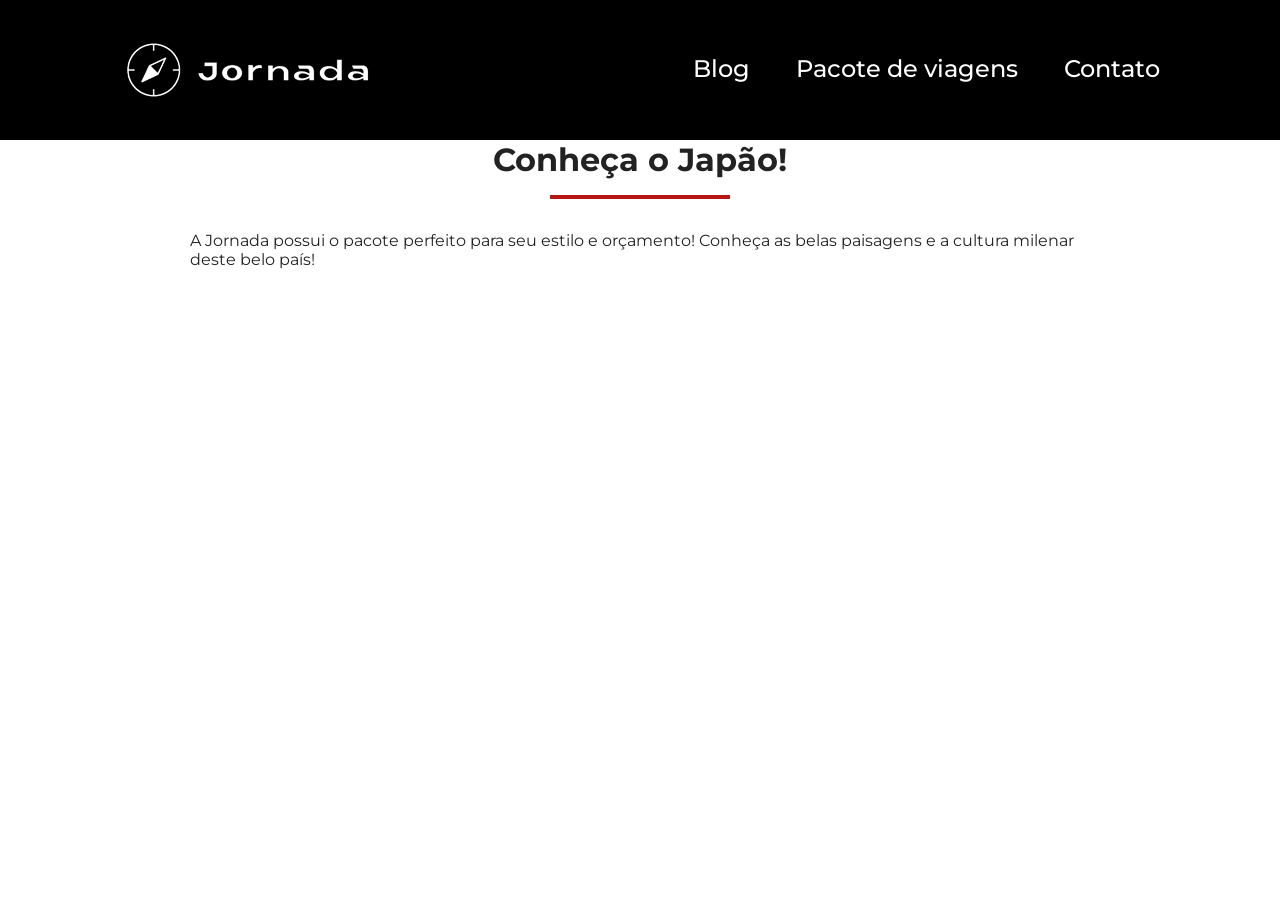
==== destino.html @ bc5162a9 "Arruamndo bugs, ajustando tela e colocando imagem na categoria offers" ====
<!DOCTYPE html>
<html lang=pt/br>
<head>
    <meta charset='utf-8'>
    <meta name='viewport' content='width=device-width, initial-scale=1'>
    <title>Destino</title>
    <link rel='stylesheet' href='css/style.css'>
</head>
<body class="body-new">
    <header class="header">
      <a class="logo" href="index.html">
        <img src="img/bussola-jornada-branca.png" class="img-mobile" alt="bussola da logo jornada viagens branca">
        <img class="img-desktop" src="img/logo-titulo-preto.png" alt="Logo jornada viagens branca">
      </a>
      <div class="navigation-menu">
        <label for="menu">
          <img src="img/menu-hamburguer.png" alt="Menu hamburguer">
        </label>
        <input type="checkbox" name="userMenu" id="menu" alt="menu" hidden>
        <nav>
          <ul class="list-links">
            <li><a href="blog.html" title="Acessar blog"  target="_blank">Blog</a></li>
            <li><a href="pacotes.html" title="Acessar Pacotes de viagem" target="_blank">Pacote de viagens</a></li>
            <li><a href="contato.html" title="Acessar Contato" target="_blank">Contato</a></li>
          </ul>
        </nav>
      </div>
    </header>

    <section class="hero-destino">
        <div class="section-title">
            <h2>Conheça o Japão!</h2>
            <hr>
            <p>A Jornada possui o pacote perfeito para seu estilo e orçamento! Conheça as belas paisagens e a cultura milenar deste belo país!</p>
        </div>
    </section>

</body>
</html>
---- css/style.css ----
@import url(header.css);
@import url(global.css);
@import url(hero.css);
@import url(offers.css);
@import url(category.css);
@import url(destination.css);
@import url(payments.css);
@import url(testimonial.css);
@import url(footer.css);
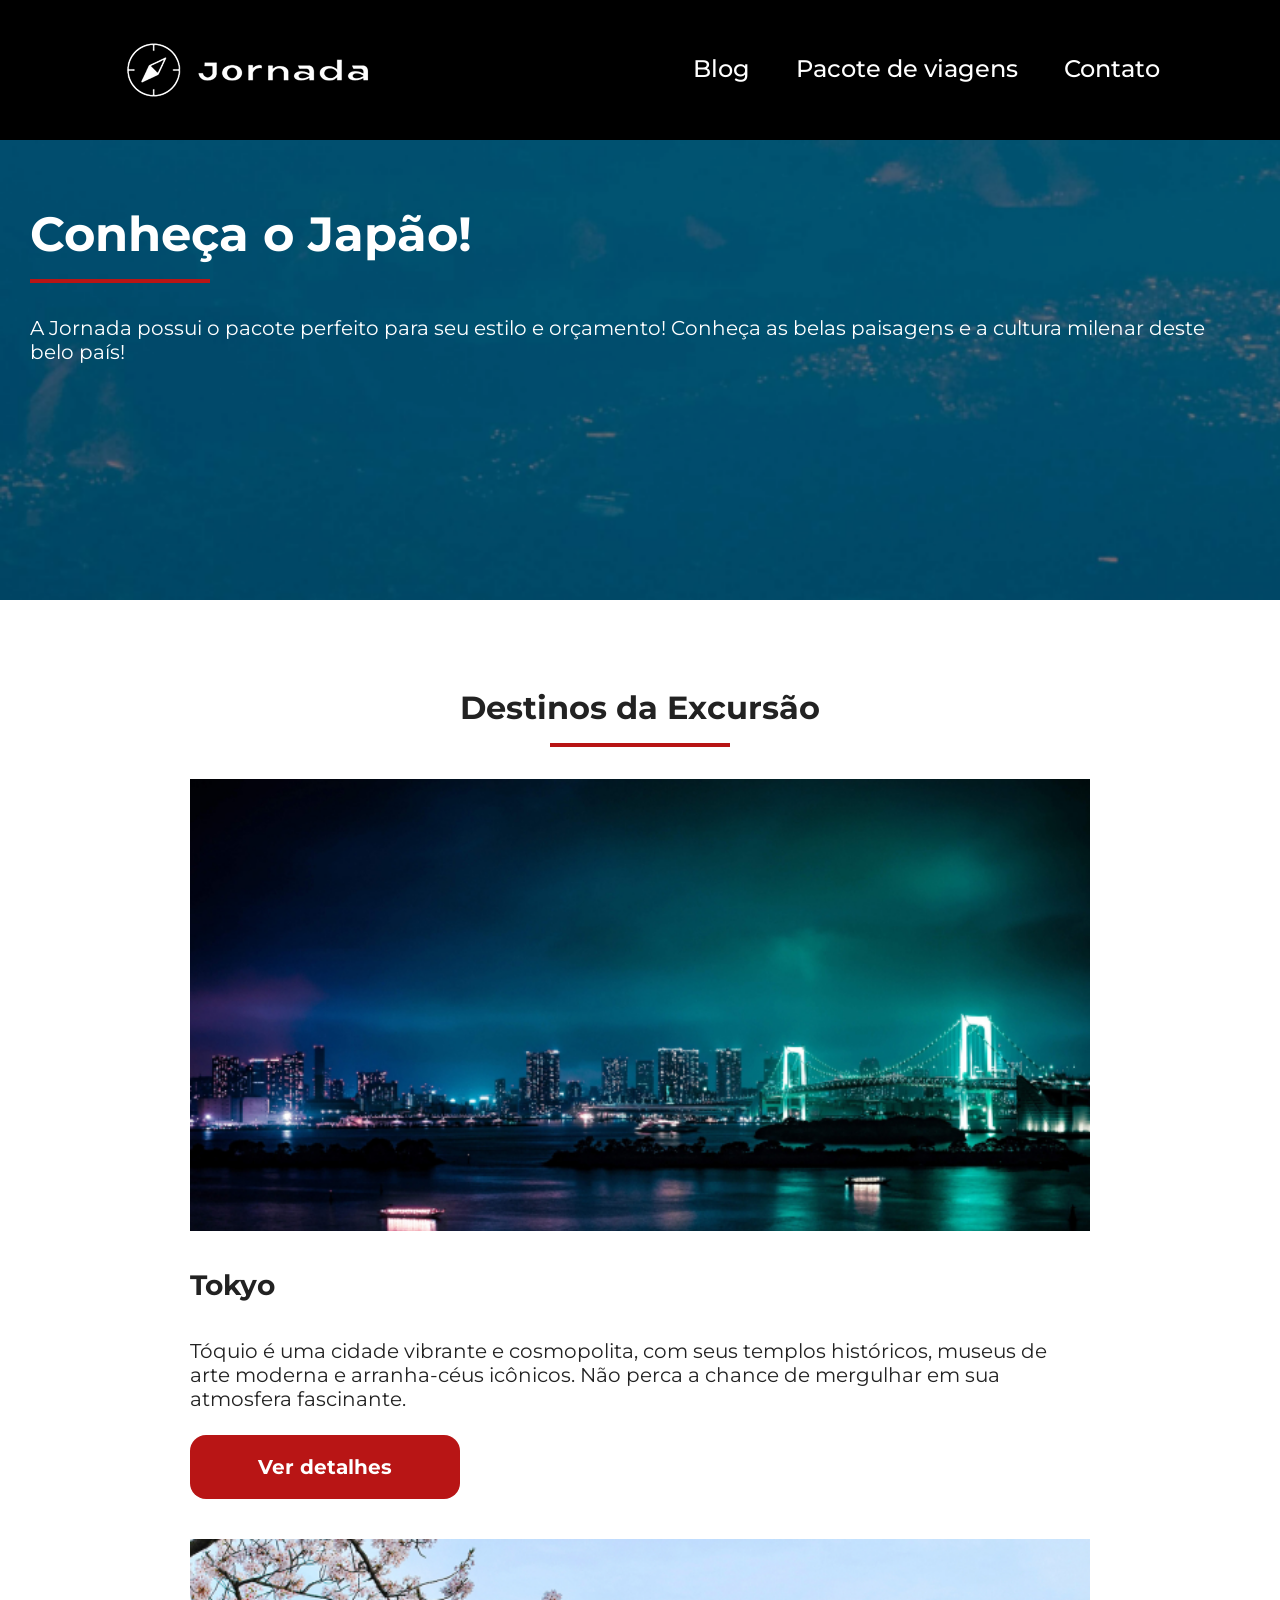
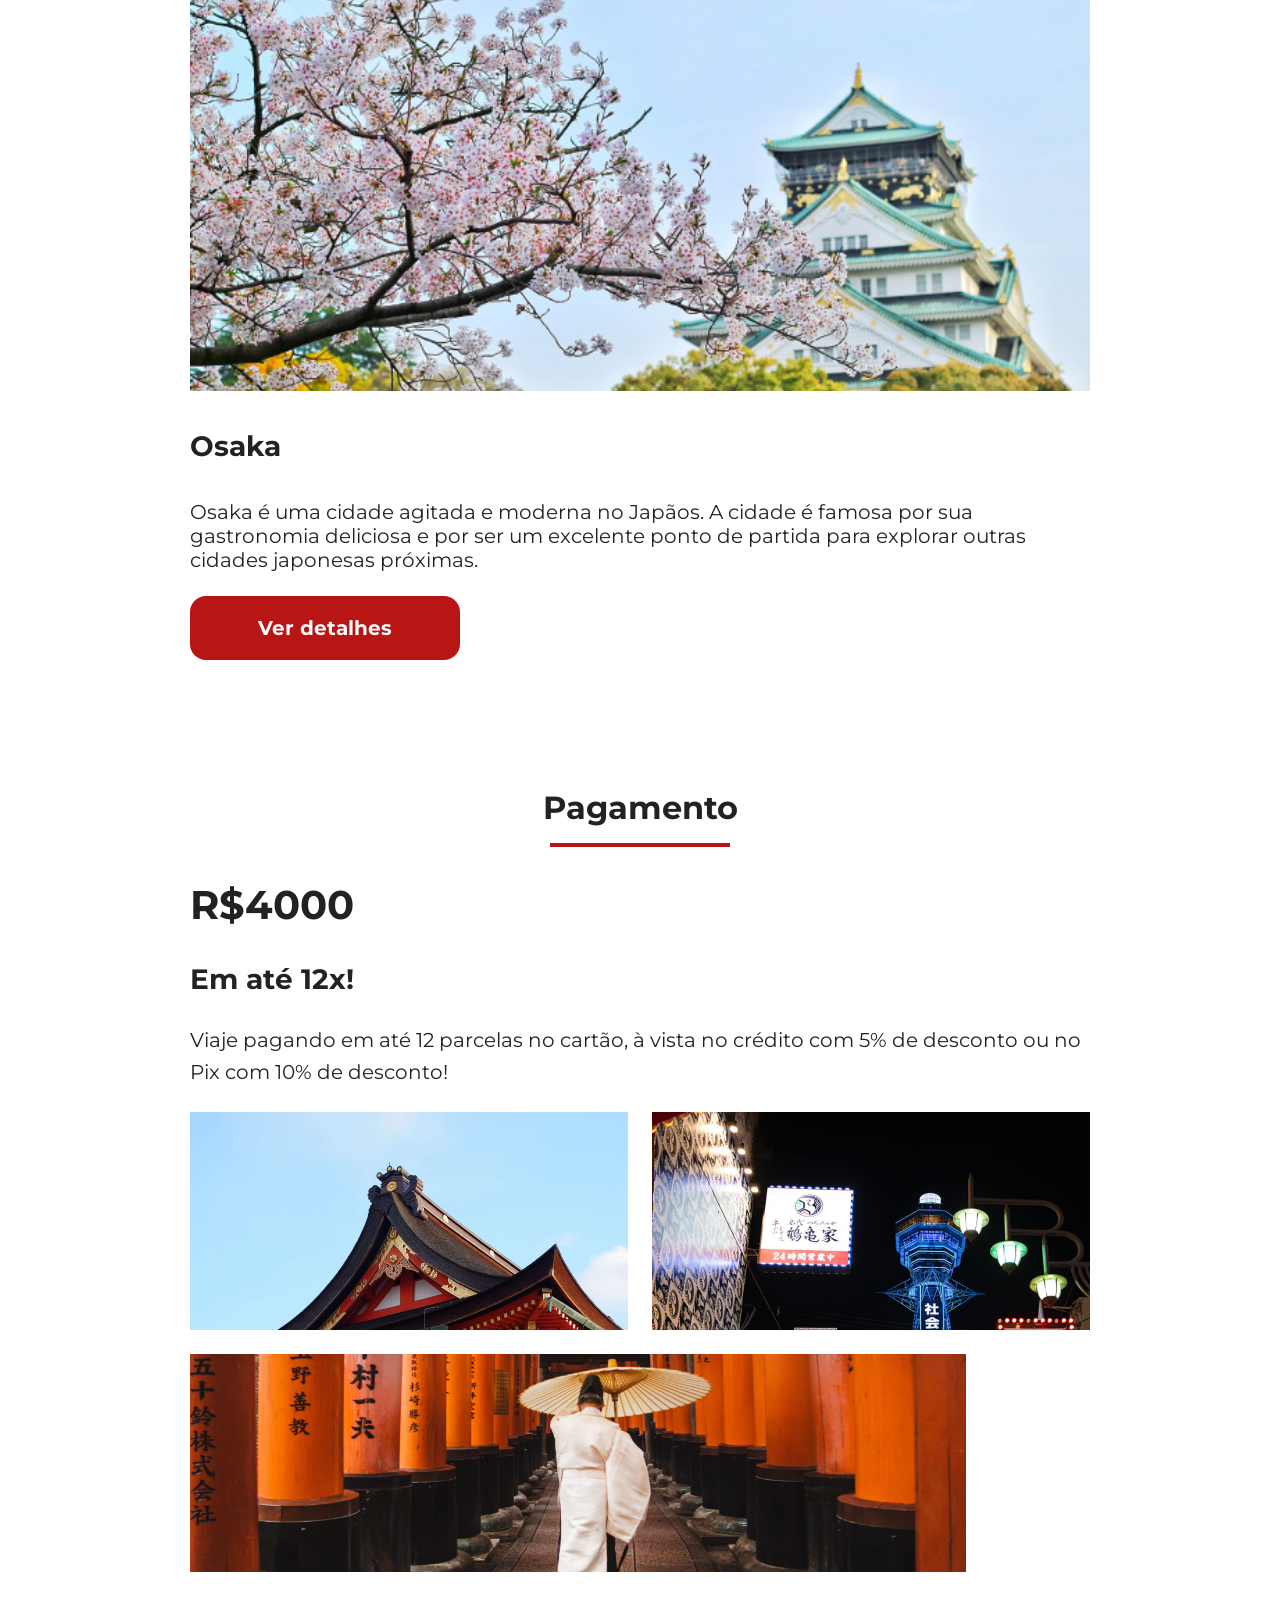
==== commit e1c2247f: "Começando a criação e estilização da pagian de destino" ====
--- a/destino.html
+++ b/destino.html
@@ -1,10 +1,19 @@
 <!DOCTYPE html>
 <html lang=pt/br>
 <head>
-    <meta charset='utf-8'>
-    <meta name='viewport' content='width=device-width, initial-scale=1'>
+    <meta charset="UTF-8" />
+    <meta name="viewport" content="width=device-width, initial-scale=1.0" />
+    <meta name="descripion" content="Jornada Viagens, uma agência apaixonada por criar viagens inesquecíveis.">
+
+    <meta name="og:title" content="Jornada Viagens">
+    <meta name="og:descripion" content="Jornada Viagens, uma agência apaixonada por criar viagens inesquecíveis.">
+    <meta name="og:image" content="url do site/caminho da imagem">
+    <meta name="og:type" content="website">
+    <meta name="og:url" content="url do site">
+
+    <link rel="stylesheet" href="css/style.css" />
+    <link rel="shortcut icon" href="favicon-branco.svg" type="image/x-icon">
     <title>Destino</title>
-    <link rel='stylesheet' href='css/style.css'>
 </head>
 <body class="body-new">
     <header class="header">
@@ -28,12 +37,60 @@
     </header>
 
     <section class="hero-destino">
-        <div class="section-title">
+        <div class="section-title-outros ">
             <h2>Conheça o Japão!</h2>
             <hr>
             <p>A Jornada possui o pacote perfeito para seu estilo e orçamento! Conheça as belas paisagens e a cultura milenar deste belo país!</p>
         </div>
     </section>
 
+    <section class="destination">
+      <div class="section-title">
+        <h2>Destinos da Excursão</h2>
+        <hr/>
+      </div>
+      <div class="destination-items">
+        <article class="item">
+          <header>
+            <div class="img-item tokyo"></div>
+            <h4>Tokyo</h4>
+          </header>
+          <p>Tóquio é uma cidade vibrante e cosmopolita, com seus templos históricos, museus de arte moderna e arranha-céus icônicos. Não perca a chance de mergulhar em sua atmosfera fascinante.</p>
+          <footer>
+            <a href="#" class="button" target="_blank" title="Veja mais detalhes do destino tokyo">Ver detalhes</a>
+          </footer>
+        </article>
+         <article class="item">
+          <header>
+            <div class="img-item osaka"></div>
+            <h4>Osaka</h4>
+          </header>
+          <p>Osaka é uma cidade agitada e moderna no Japãos. A cidade é famosa por sua gastronomia deliciosa e por ser um excelente ponto de partida para explorar outras cidades japonesas próximas.</p>
+          <footer>
+            <a href="#" class="button" target="_blank" title="Veja mais detalhes do destino osaka">Ver detalhes</a>
+          </footer>
+        </article>
+      </div>
+    </section>
+
+    <section class="payments">
+      <div class="section-title">
+        <h2>Pagamento</h2>
+        <hr/>
+      </div>
+      <div class="content-container">
+          <div class="text-content">
+            <h2 class="content-title">R$4000</h2>
+            <h3 class="content-title">Em até 12x!</h3>
+            <p class="content-text">Viaje pagando em até 12 parcelas no cartão, à vista no crédito com 5% de desconto ou no Pix com 10% de desconto! </p>
+          </div>
+          <div class="img-galery">
+            <div class="imagem frist-destinjapao"></div>
+            <div class="imagem second-destinjapao"></div>
+            <div class="imagem thirdy-destinjapao colspan-2"></div>
+          </div>
+      </div>
+    </section>
+
 </body>
 </html>
--- a/css/style.css
+++ b/css/style.css
@@ -7,3 +7,4 @@
 @import url(payments.css);
 @import url(testimonial.css);
 @import url(footer.css);
+@import url(destino.css);
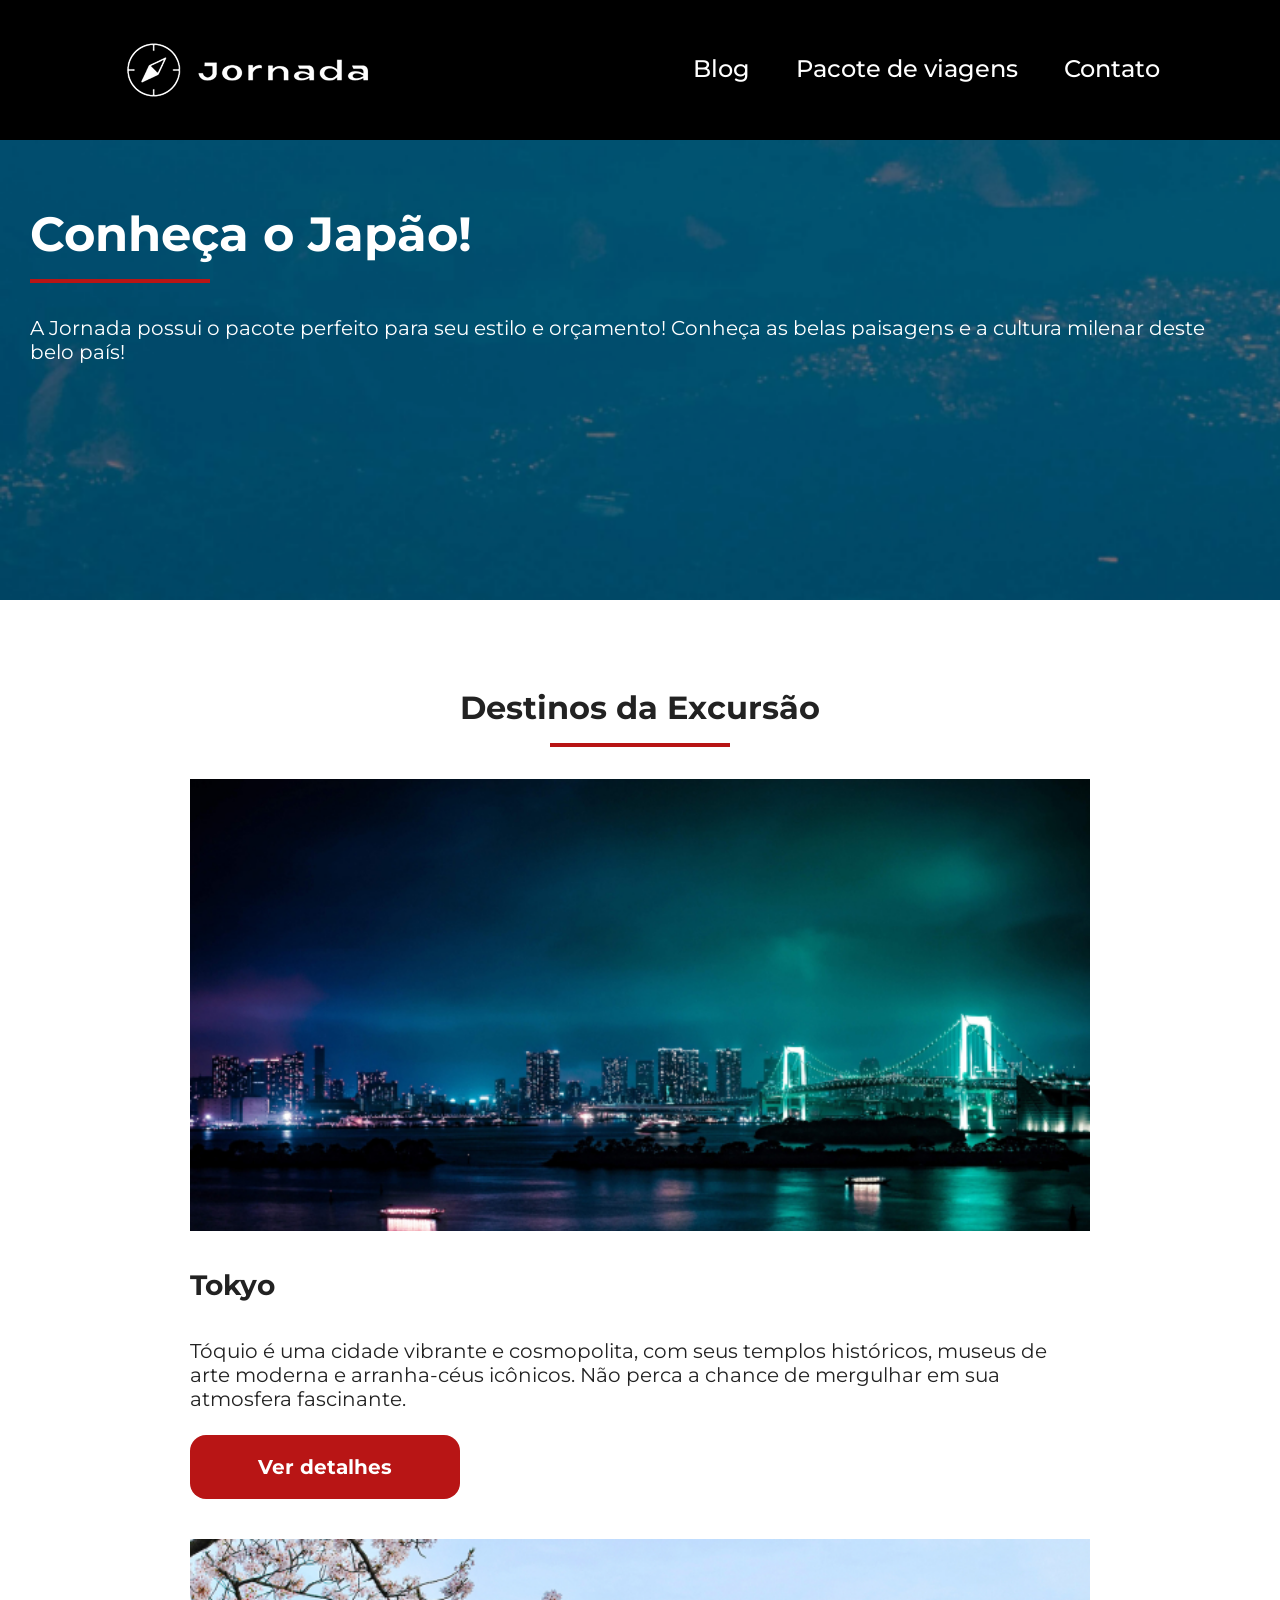
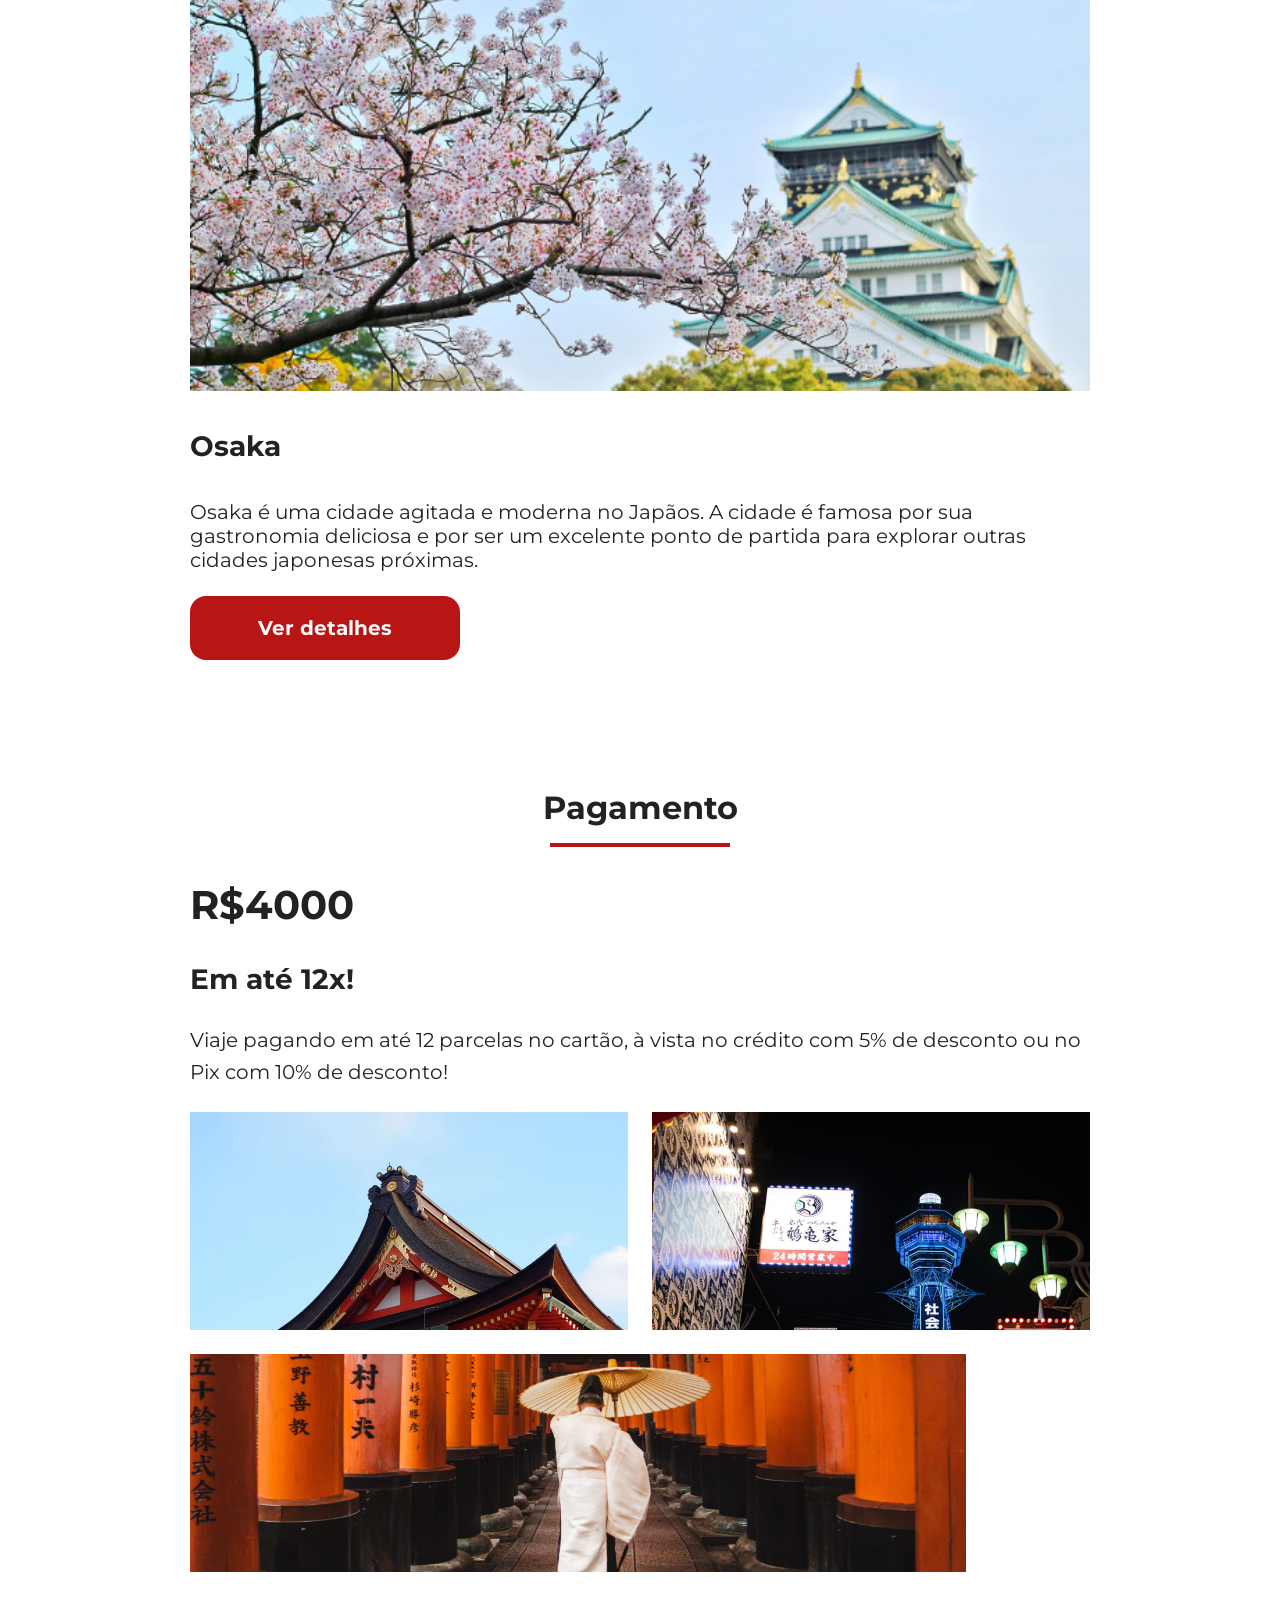
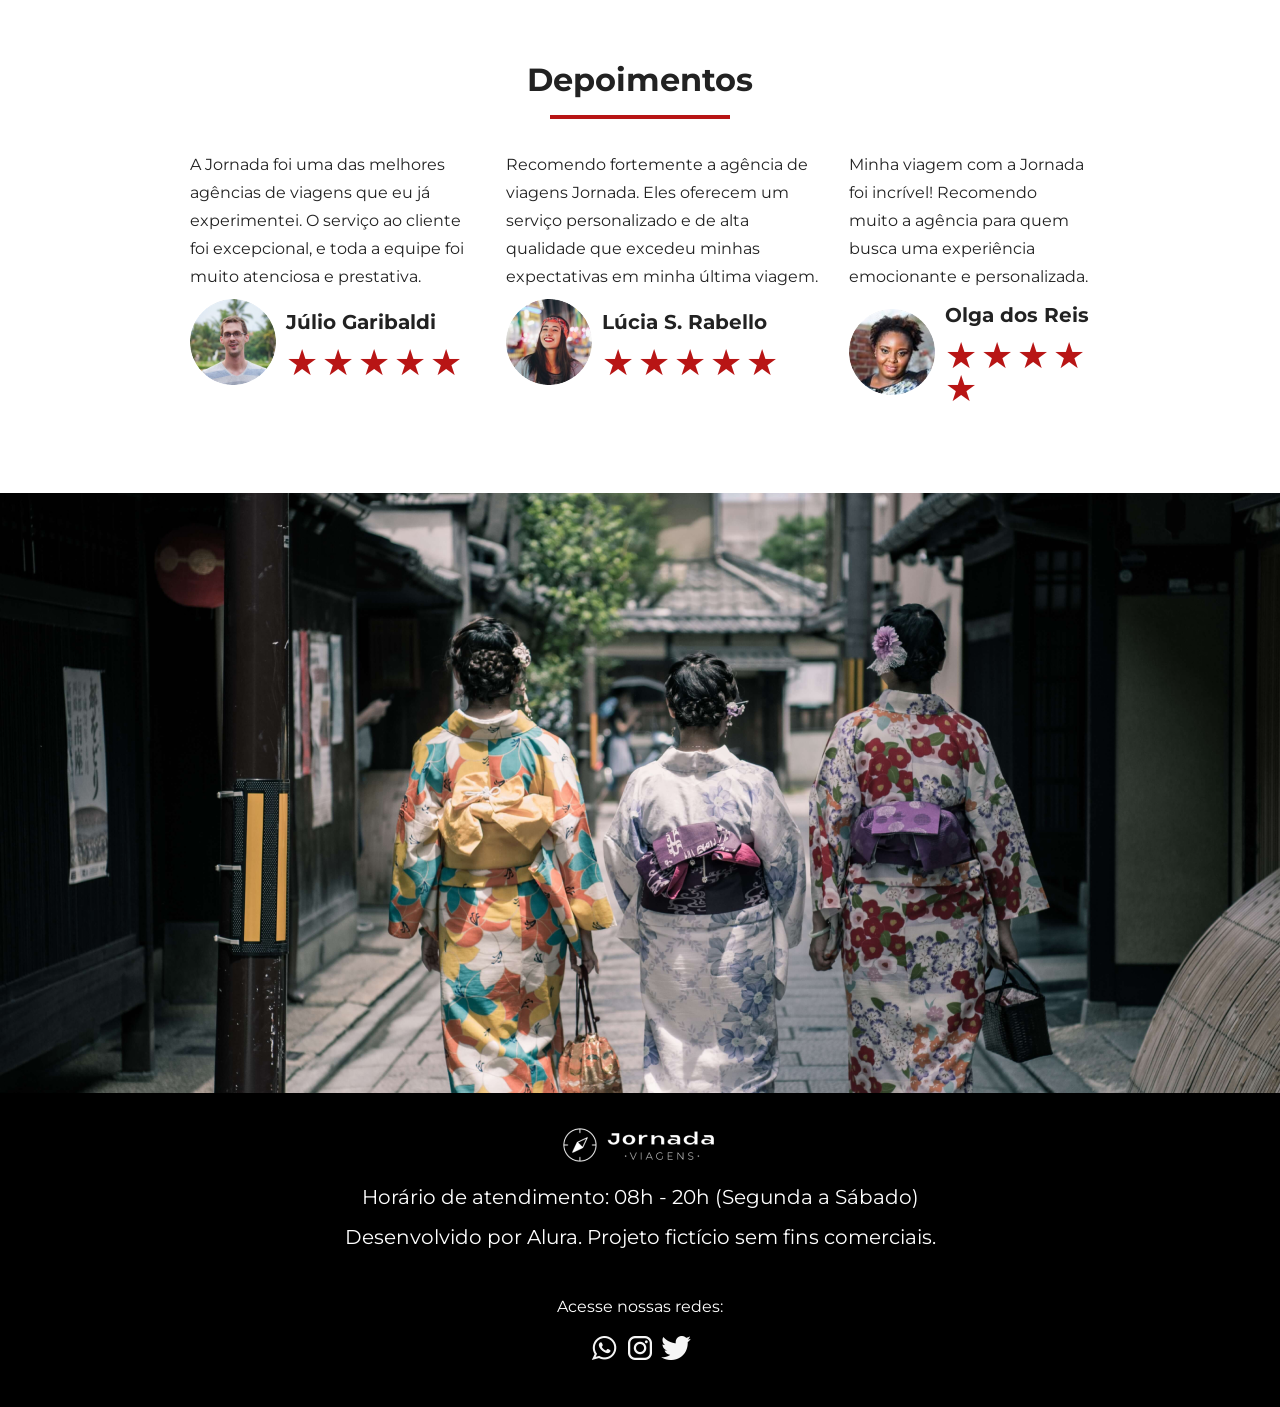
==== commit a6b5383e: "finalizando a pagina destino" ====
--- a/destino.html
+++ b/destino.html
@@ -92,5 +92,85 @@
       </div>
     </section>
 
+    <section class="tesimonil">
+      <div class="section-title">
+        <h2>Depoimentos</h2>
+        <hr/>
+      </div>
+      <div class="testimonial-container">
+        <article>
+          <header>
+            <p>A Jornada foi uma das melhores agências de viagens que eu já experimentei. O serviço ao cliente foi excepcional, e toda a equipe foi muito atenciosa e prestativa.</p>
+          </header>
+          <footer>
+            <img src="img/avatar-julio.png" alt="imagem de perfil da cliente Júlio Garibaldi">
+            <div class="profile-content">
+              <h4>Júlio Garibaldi</h4>
+              <div class="rating">
+                <span class="star">&#9733</span>
+                <span class="star">&#9733</span>
+                <span class="star">&#9733</span>
+                <span class="star">&#9733</span>
+                <span class="star">&#9733</span>
+              </div>
+            </div>
+          </footer>
+        </article>
+        <article> 
+          <header>
+            <p>Recomendo fortemente a agência de viagens Jornada. Eles oferecem um serviço personalizado e de alta qualidade que excedeu minhas expectativas em minha última viagem.</p>
+          </header>
+          <footer>
+            <img src="img/avatar-lucia.png" alt="imagem de perfil da cliente Lúcia S. Rabello">
+            <div class="profile-content">
+              <h4>Lúcia S. Rabello</h4>
+              <div class="rating">
+                <span class="star">&#9733</span>
+                <span class="star">&#9733</span>
+                <span class="star">&#9733</span>
+                <span class="star">&#9733</span>
+                <span class="star">&#9733</span>
+              </div>
+            </div>
+          </footer>
+        </article>
+        <article> 
+          <header>
+            <p>Minha viagem com a Jornada foi incrível! Recomendo muito a agência para quem busca uma experiência emocionante e personalizada.</p>
+          </header>
+          <footer>
+            <img src="img/avatar-olga.png" alt="imagem de perfil da cliente Lauro B. Matos">
+            <div class="profile-content">
+              <h4>Olga dos Reis</h4>
+              <div class="rating">
+                <span class="star">&#9733</span>
+                <span class="star">&#9733</span>
+                <span class="star">&#9733</span>
+                <span class="star">&#9733</span>
+                <span class="star">&#9733</span>
+              </div>
+            </div>
+          </footer>
+        </article>
+      </div>
+    </section>
+
+     <section class="bottom-hero-destino"></section>
 </body>
+
+<footer class="footer">
+    <div>
+      <img src="img/footer-logo.png" alt="Logo do site no footer" class="footer-logo">
+      <p>Horário de atendimento: 08h - 20h (Segunda a Sábado)</p>
+      <p>Desenvolvido por Alura. Projeto fictício sem fins comerciais.</p>
+    </div>
+    <div class="footer-redes">
+      <p>Acesse nossas redes:</p>
+      <div>
+        <a href="#" target="_blank" title="Entre em contato via whaszapp"><img src="img/footer-icon-whatszap.png" alt="logo do whaszapp da cor branca" class="img-whatszap"></a>
+        <a href="#" target="_blank" title="Acesse o instagram do Jornadas viagens"><img src="img/footer-icon-instagram.png" alt="logo do instagram da cor branca" class="img-insta"></a>
+        <a href="#" target="_blank" title="Acesse o twitter do Jornadas viagens"><img src="img/footer-icon-twitter.png" alt="logo do twitter da cor branca" class="img-twitter"></a>
+      </div>
+    </div>
+  </footer>
 </html>
